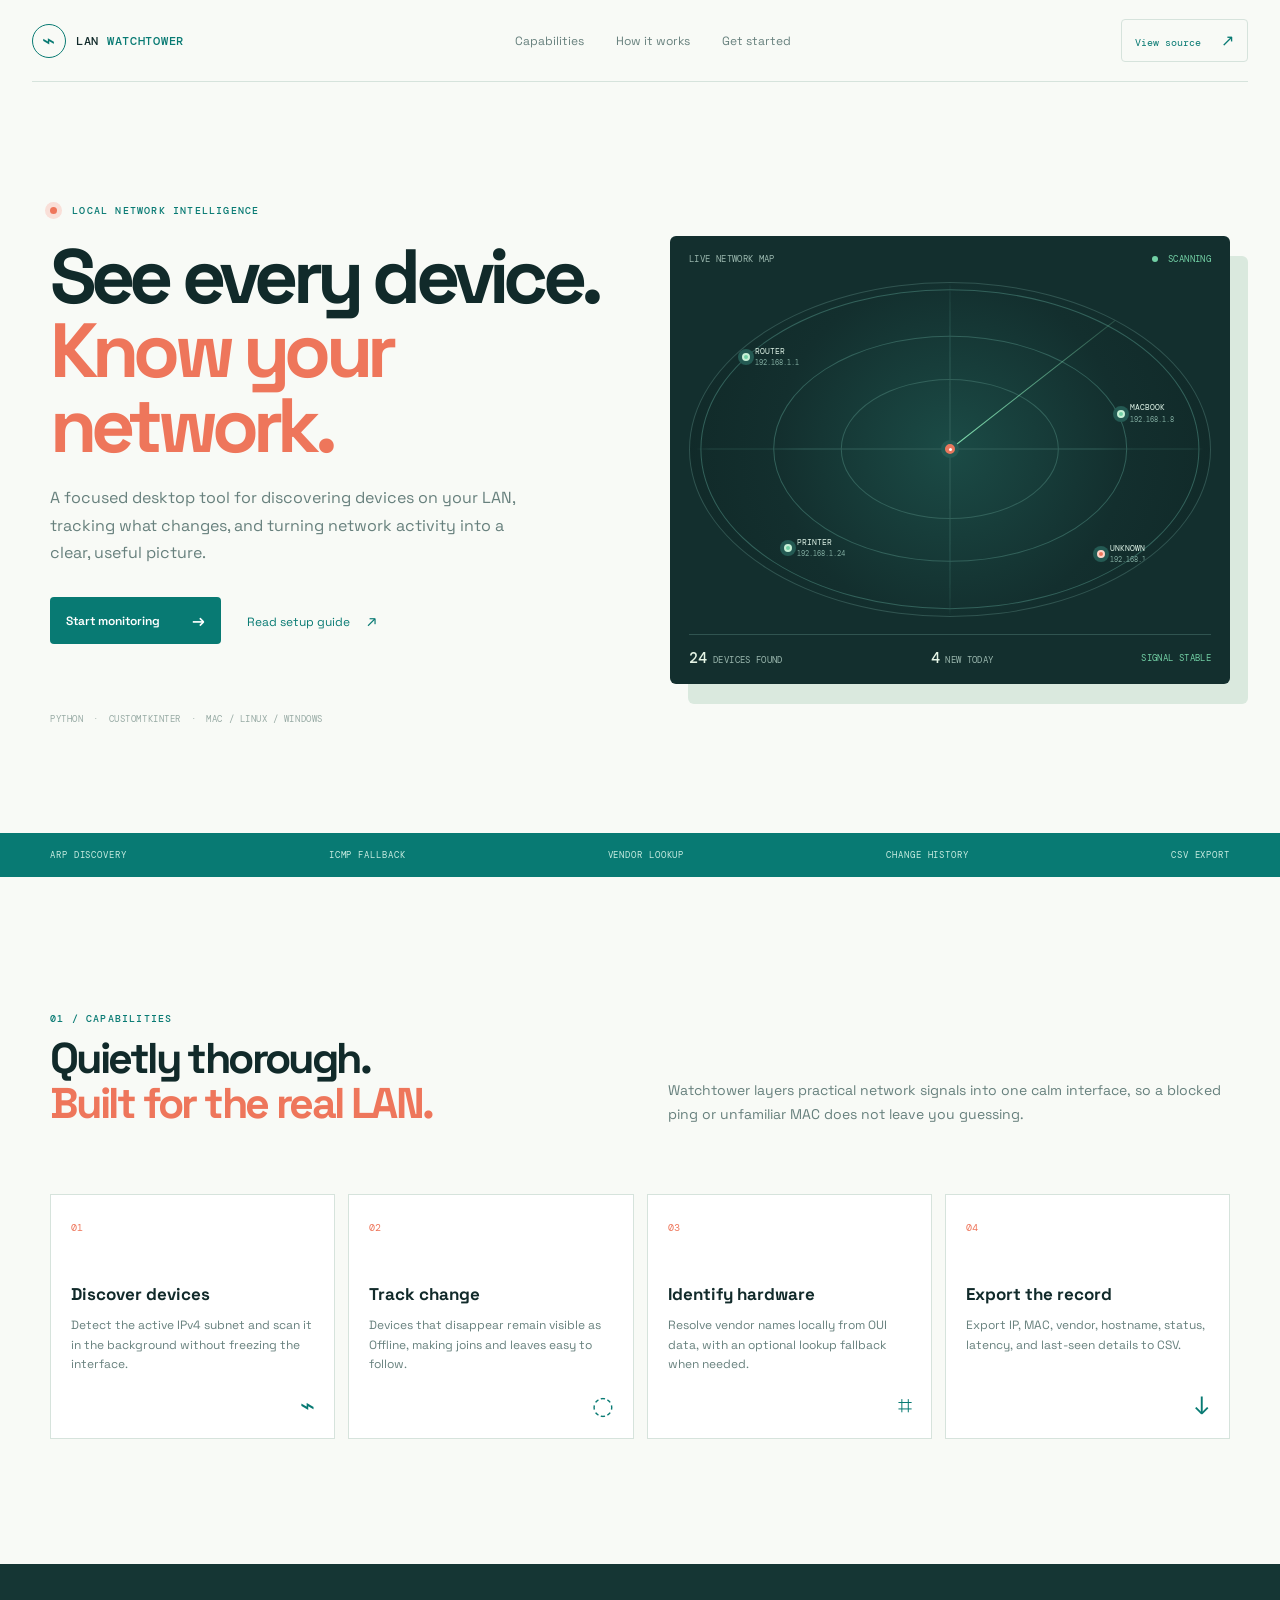
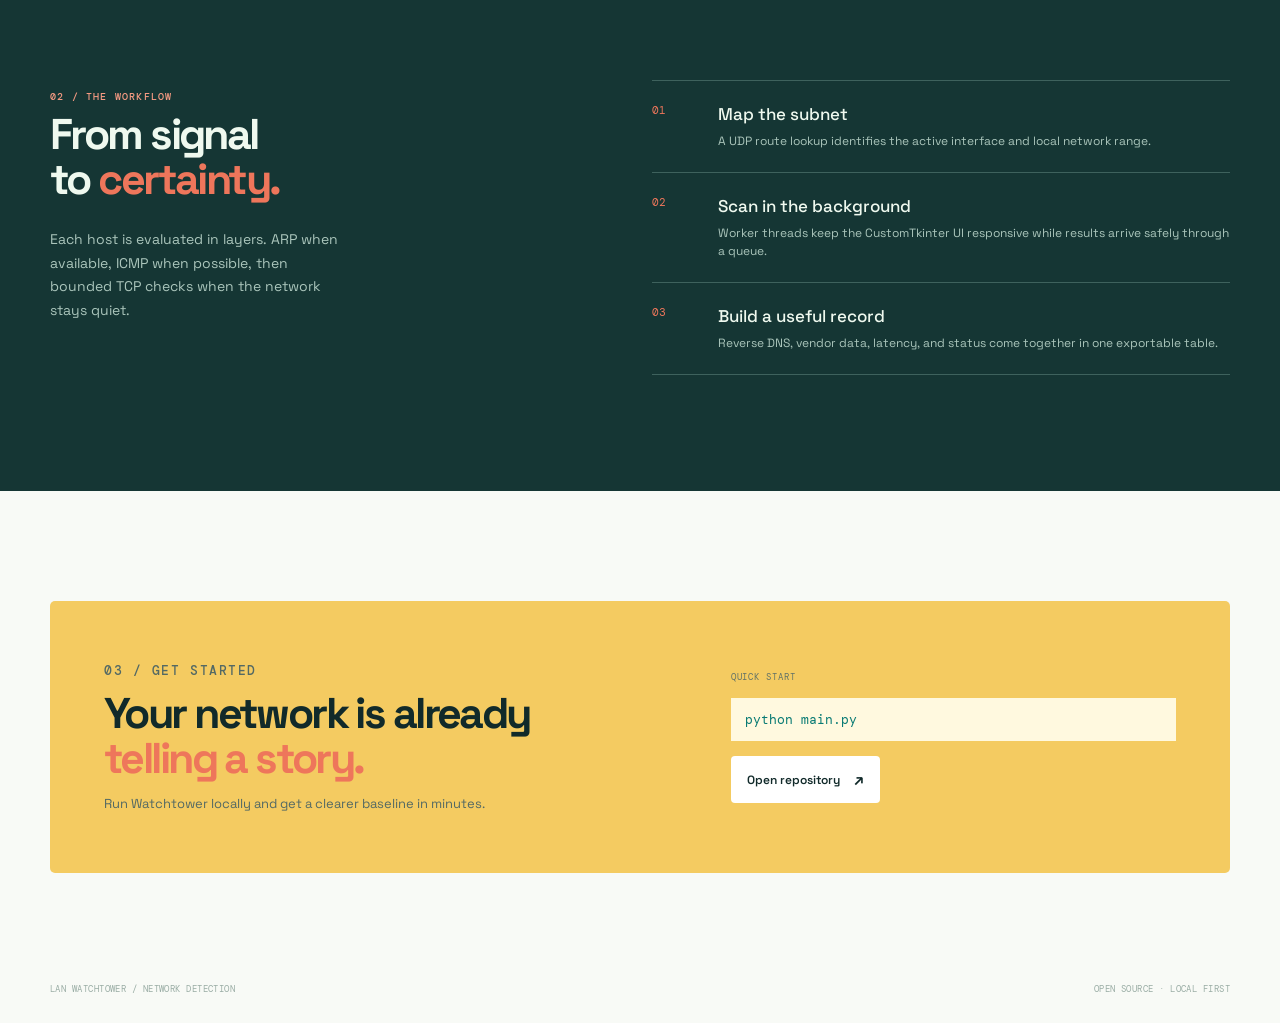
==== docs/index.html @ d844c4cd "Add Network Watchtower project website" ====
<!doctype html>
<html lang="en">
<head>
  <meta charset="utf-8">
  <meta name="viewport" content="width=device-width, initial-scale=1">
  <meta name="description" content="LAN Watchtower network detection and device discovery tool.">
  <title>LAN Watchtower | Network Detection</title>
  <link rel="stylesheet" href="styles.css">
</head>
<body>
  <header class="site-header">
    <a class="brand" href="#top" aria-label="LAN Watchtower home"><span class="brand-mark">⌁</span><span>LAN <b>WATCHTOWER</b></span></a>
    <nav aria-label="Main navigation"><a href="#capabilities">Capabilities</a><a href="#workflow">How it works</a><a href="#start">Get started</a></nav>
    <a class="header-cta" href="https://github.com/laksh1357/NetworkMonitoring_DeviceDiscovery_Tool" target="_blank" rel="noreferrer">View source <span>↗</span></a>
  </header>

  <main id="top">
    <section class="hero wrap">
      <div class="hero-copy">
        <p class="eyebrow"><span class="live-dot"></span> LOCAL NETWORK INTELLIGENCE</p>
        <h1>See every device.<br><i>Know your network.</i></h1>
        <p class="lede">A focused desktop tool for discovering devices on your LAN, tracking what changes, and turning network activity into a clear, useful picture.</p>
        <div class="hero-actions"><a class="button primary" href="#start">Start monitoring <span>→</span></a><a class="text-link" href="https://github.com/laksh1357/NetworkMonitoring_DeviceDiscovery_Tool#setup" target="_blank" rel="noreferrer">Read setup guide <span>↗</span></a></div>
        <div class="trust-line"><span>PYTHON</span><span>·</span><span>CUSTOMTKINTER</span><span>·</span><span>MAC / LINUX / WINDOWS</span></div>
      </div>
      <div class="radar-card" aria-label="Network detection preview">
        <div class="radar-top"><span>LIVE NETWORK MAP</span><span class="online"><i></i> SCANNING</span></div>
        <div class="radar"><div class="ring ring-one"></div><div class="ring ring-two"></div><div class="ring ring-three"></div><div class="cross horizontal"></div><div class="cross vertical"></div><div class="sweep"></div><div class="radar-core"><span></span></div><div class="node node-a"><b></b><label>ROUTER<br><em>192.168.1.1</em></label></div><div class="node node-b"><b></b><label>MACBOOK<br><em>192.168.1.8</em></label></div><div class="node node-c"><b></b><label>PRINTER<br><em>192.168.1.24</em></label></div><div class="node node-d"><b></b><label>UNKNOWN<br><em>192.168.1.41</em></label></div></div>
        <div class="radar-footer"><span><strong>24</strong> DEVICES FOUND</span><span><strong>4</strong> NEW TODAY</span><span class="signal">SIGNAL STABLE</span></div>
      </div>
    </section>

    <section class="ticker"><div class="wrap ticker-inner"><span>ARP DISCOVERY</span><span>ICMP FALLBACK</span><span>VENDOR LOOKUP</span><span>CHANGE HISTORY</span><span>CSV EXPORT</span></div></section>

    <section class="section wrap" id="capabilities"><div class="section-intro"><p class="eyebrow">01 / CAPABILITIES</p><h2>Quietly thorough.<br><i>Built for the real LAN.</i></h2><p>Watchtower layers practical network signals into one calm interface, so a blocked ping or unfamiliar MAC does not leave you guessing.</p></div><div class="feature-grid"><article><span class="feature-number">01</span><h3>Discover devices</h3><p>Detect the active IPv4 subnet and scan it in the background without freezing the interface.</p><span class="feature-icon">⌁</span></article><article><span class="feature-number">02</span><h3>Track change</h3><p>Devices that disappear remain visible as Offline, making joins and leaves easy to follow.</p><span class="feature-icon">◌</span></article><article><span class="feature-number">03</span><h3>Identify hardware</h3><p>Resolve vendor names locally from OUI data, with an optional lookup fallback when needed.</p><span class="feature-icon">⌗</span></article><article><span class="feature-number">04</span><h3>Export the record</h3><p>Export IP, MAC, vendor, hostname, status, latency, and last-seen details to CSV.</p><span class="feature-icon">↓</span></article></div></section>

    <section class="dark-section" id="workflow"><div class="wrap workflow"><div><p class="eyebrow orange">02 / THE WORKFLOW</p><h2>From signal<br>to <i>certainty.</i></h2><p class="dark-copy">Each host is evaluated in layers. ARP when available, ICMP when possible, then bounded TCP checks when the network stays quiet.</p></div><div class="steps"><div><span>01</span><div><h3>Map the subnet</h3><p>A UDP route lookup identifies the active interface and local network range.</p></div></div><div><span>02</span><div><h3>Scan in the background</h3><p>Worker threads keep the CustomTkinter UI responsive while results arrive safely through a queue.</p></div></div><div><span>03</span><div><h3>Build a useful record</h3><p>Reverse DNS, vendor data, latency, and status come together in one exportable table.</p></div></div></div></div></section>

    <section class="start-section wrap" id="start"><div class="start-card"><div><p class="eyebrow">03 / GET STARTED</p><h2>Your network is already<br><i>telling a story.</i></h2><p>Run Watchtower locally and get a clearer baseline in minutes.</p></div><div class="command"><span>QUICK START</span><code>python main.py</code><a class="button light" href="https://github.com/laksh1357/NetworkMonitoring_DeviceDiscovery_Tool#setup" target="_blank" rel="noreferrer">Open repository <span>↗</span></a></div></div></section>
  </main>
  <footer class="wrap"><span>LAN WATCHTOWER / NETWORK DETECTION</span><span>OPEN SOURCE · LOCAL FIRST</span></footer>
</body>
</html>
---- docs/styles.css ----
@import url('https://fonts.googleapis.com/css2?family=DM+Mono:wght@400;500&family=Space+Grotesk:wght@400;500;600;700&display=swap');
:root{--ink:#112a2a;--muted:#67807d;--mint:#edf5ed;--paper:#f8faf6;--teal:#087a73;--orange:#ee765b;--yellow:#f4cb61;--line:#d6e3dc}*{box-sizing:border-box}html{scroll-behavior:smooth}body{margin:0;color:var(--ink);background:var(--paper);font-family:'Space Grotesk',sans-serif}a{color:inherit;text-decoration:none}.wrap{width:min(1180px,calc(100% - 64px));margin:auto}.site-header{width:min(1280px,calc(100% - 64px));height:82px;margin:auto;display:flex;align-items:center;justify-content:space-between;border-bottom:1px solid var(--line)}.brand{display:flex;gap:10px;align-items:center;font:500 12px 'DM Mono',monospace;letter-spacing:.06em}.brand b{font-weight:500;color:var(--teal)}.brand-mark{display:grid;place-items:center;width:34px;height:34px;border:1px solid var(--teal);color:var(--teal);border-radius:50%;font-size:22px}.site-header nav{display:flex;gap:32px;color:var(--muted);font-size:12px}.site-header nav a:hover,.text-link:hover{color:var(--orange)}.header-cta{padding:10px 13px;border:1px solid var(--line);border-radius:4px;color:var(--teal);font:10px 'DM Mono',monospace}.header-cta span,.button span,.text-link span{margin-left:14px;font-size:16px}.hero{display:grid;grid-template-columns:1fr 1fr;gap:60px;align-items:center;padding:112px 0 108px}.eyebrow{color:var(--teal);font:500 10px 'DM Mono',monospace;letter-spacing:.12em}.live-dot{display:inline-block;width:7px;height:7px;margin-right:8px;border-radius:50%;background:var(--orange);box-shadow:0 0 0 5px #f9dfd8}.hero h1{margin:22px 0 22px;font-size:clamp(48px,6vw,77px);line-height:.97;letter-spacing:-.075em}.hero h1 i,h2 i{color:var(--orange);font-style:normal}.lede{max-width:490px;color:var(--muted);font-size:16px;line-height:1.7}.hero-actions{display:flex;align-items:center;gap:26px;margin-top:31px}.button{display:inline-flex;align-items:center;justify-content:space-between;border-radius:4px;padding:13px 16px;font-size:12px;font-weight:600}.button.primary{min-width:171px;color:#fff;background:var(--teal)}.button.primary:hover{background:#075e5a}.text-link{color:var(--teal);font-size:12px}.trust-line{display:flex;gap:10px;margin-top:69px;color:#97aaa4;font:9px 'DM Mono',monospace;letter-spacing:.06em}.radar-card{padding:17px 19px 16px;background:#132f2e;box-shadow:18px 20px 0 #dae9de;border-radius:6px}.radar-top,.radar-footer{display:flex;justify-content:space-between;align-items:center;color:#9ab7ae;font:9px 'DM Mono',monospace;letter-spacing:.04em}.online{color:#72d0a5}.online i{display:inline-block;width:6px;height:6px;margin-right:5px;border-radius:50%;background:#72d0a5}.radar{position:relative;height:335px;margin:17px 0;overflow:hidden;border:1px solid #305450;border-radius:50%;background:radial-gradient(circle at center,#1b4b46 0,#132f2e 56%,#102827 100%)}.ring,.cross{position:absolute;left:50%;top:50%;border:1px solid #32615a;border-radius:50%;transform:translate(-50%,-50%)}.ring-one{width:42%;height:42%}.ring-two{width:68%;height:68%}.ring-three{width:96%;height:96%}.cross{border:0;background:#32615a}.horizontal{width:100%;height:1px}.vertical{width:1px;height:100%}.sweep{position:absolute;left:50%;top:50%;width:50%;height:1px;transform-origin:left center;transform:rotate(-38deg);background:linear-gradient(90deg,#82dfb0,transparent);animation:sweep 4s linear infinite}.radar-core{position:absolute;left:50%;top:50%;display:grid;place-items:center;width:18px;height:18px;transform:translate(-50%,-50%);background:#e8775d;border:4px solid #245a53;border-radius:50%}.radar-core span{width:3px;height:3px;background:white;border-radius:50%}.node{position:absolute;display:flex;align-items:center;gap:5px;color:#ddf2e6;font:8px 'DM Mono',monospace;line-height:1.4}.node b{display:block;width:8px;height:8px;background:#72d0a5;border:2px solid #c6f0d6;border-radius:50%;box-shadow:0 0 0 4px #245a53}.node em{color:#81aca0;font-size:7px;font-style:normal}.node-a{left:10%;top:19%}.node-b{right:7%;top:36%}.node-c{left:18%;bottom:17%}.node-d{right:10%;bottom:15%}.node-d b{background:var(--orange);border-color:#ffd3c7}.radar-footer{padding-top:13px;border-top:1px solid #305450}.radar-footer strong{color:#e5f5e6;font-size:15px;font-weight:500}.radar-footer .signal{color:#72d0a5}@keyframes sweep{to{transform:rotate(322deg)}}.ticker{background:var(--teal);color:#c8ece1}.ticker-inner{display:flex;justify-content:space-between;padding:16px 0;font:9px 'DM Mono',monospace;letter-spacing:.1em}.section{padding:125px 0}.section-intro{display:grid;grid-template-columns:1fr 1fr;column-gap:55px;align-items:end}.section-intro .eyebrow{grid-column:1/-1;margin-bottom:12px}.section h2,.dark-section h2,.start-card h2{margin:0;font-size:43px;line-height:1.04;letter-spacing:-.06em}.section-intro>p:last-child{margin:0;color:var(--muted);font-size:14px;line-height:1.7}.feature-grid{display:grid;grid-template-columns:repeat(4,1fr);gap:13px;margin-top:68px}.feature-grid article{position:relative;min-height:245px;padding:20px;border:1px solid var(--line);background:#fff}.feature-number{color:var(--orange);font:10px 'DM Mono',monospace}.feature-grid h3{margin:47px 0 11px;font-size:17px}.feature-grid p{margin:0;color:var(--muted);font-size:12px;line-height:1.6}.feature-icon{position:absolute;right:19px;bottom:17px;color:var(--teal);font-size:25px}.dark-section{padding:116px 0;background:#153634;color:#eff9ef}.workflow{display:grid;grid-template-columns:1fr 1.15fr;gap:100px}.orange{color:#f69b83}.dark-copy{max-width:300px;margin-top:25px;color:#aac5bb;font-size:14px;line-height:1.7}.steps{display:grid;gap:0}.steps>div{display:grid;grid-template-columns:48px 1fr;gap:18px;padding:22px 0;border-top:1px solid #3e625d}.steps>div:last-child{border-bottom:1px solid #3e625d}.steps>div>span{color:var(--orange);font:11px 'DM Mono',monospace}.steps h3{margin:0;font-size:17px;font-weight:500}.steps p{margin:7px 0 0;color:#aac5bb;font-size:12px;line-height:1.5}.start-section{padding:110px 0}.start-card{display:grid;grid-template-columns:1fr .8fr;gap:70px;padding:48px 54px;background:var(--yellow);border-radius:5px}.start-card p{color:#536964;font-size:13px}.command{display:grid;align-content:center;gap:15px}.command>span{color:#617267;font:9px 'DM Mono',monospace;letter-spacing:.1em}.command code{padding:13px 14px;background:#fff9df;color:var(--teal);font:13px 'DM Mono',monospace}.button.light{width:max-content;color:var(--ink);background:#fff}.button.light:hover{background:#f8f1d3}footer{display:flex;justify-content:space-between;padding:0 0 28px;color:#9aada5;font:9px 'DM Mono',monospace;letter-spacing:.05em}@media(max-width:850px){.site-header nav{display:none}.hero,.workflow,.start-card{grid-template-columns:1fr}.hero{gap:65px;padding:80px 0}.trust-line{margin-top:40px}.feature-grid{grid-template-columns:repeat(2,1fr)}.workflow{gap:55px}.start-card{padding:35px 28px}.wrap,.site-header{width:min(100% - 40px,1180px)}}@media(max-width:520px){.header-cta{font-size:0}.header-cta span{margin:0;font-size:18px}.hero h1{font-size:51px}.hero-actions{align-items:flex-start;flex-direction:column;gap:18px}.ticker-inner{flex-wrap:wrap;gap:14px}.section{padding:80px 0}.section-intro{display:block}.section-intro h2{margin:12px 0 24px}.feature-grid{grid-template-columns:1fr;margin-top:42px}.radar{height:295px}.radar-footer{font-size:8px}.radar-footer strong{font-size:13px}footer{gap:12px;flex-direction:column}}
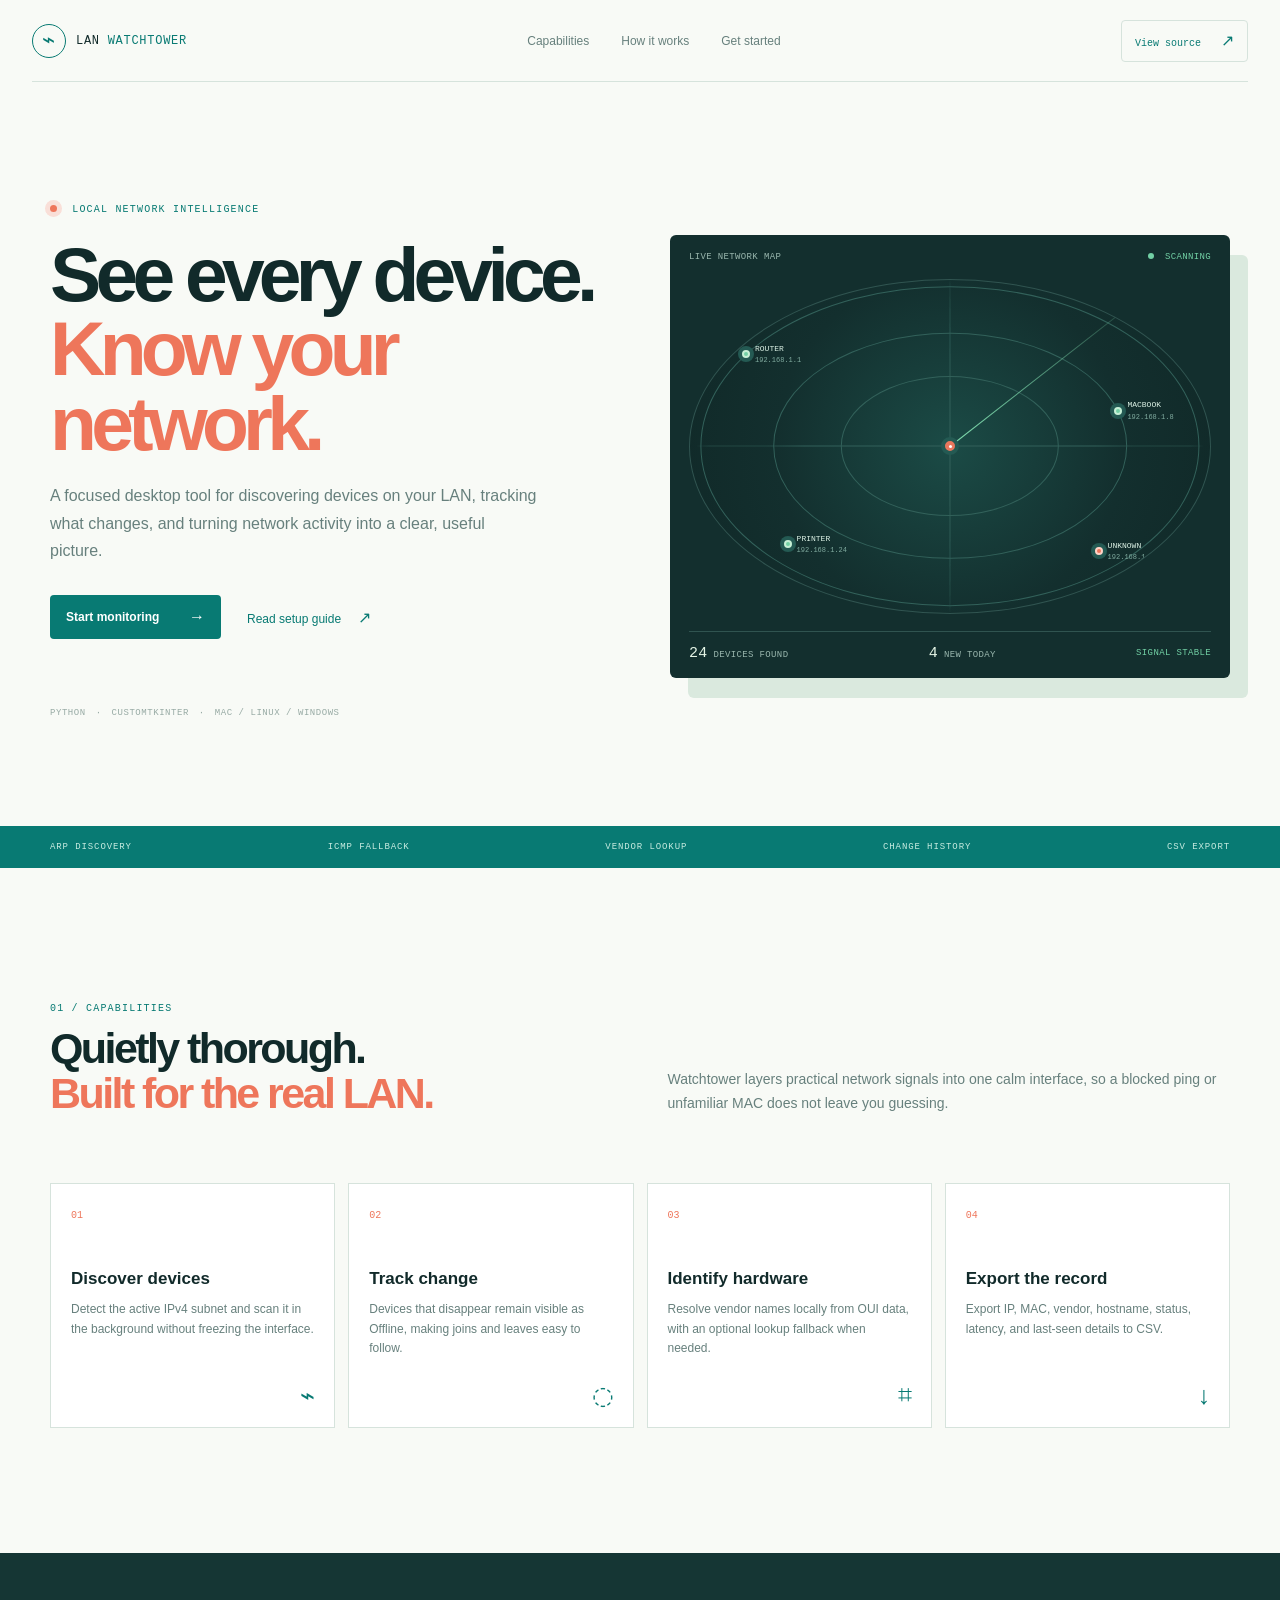
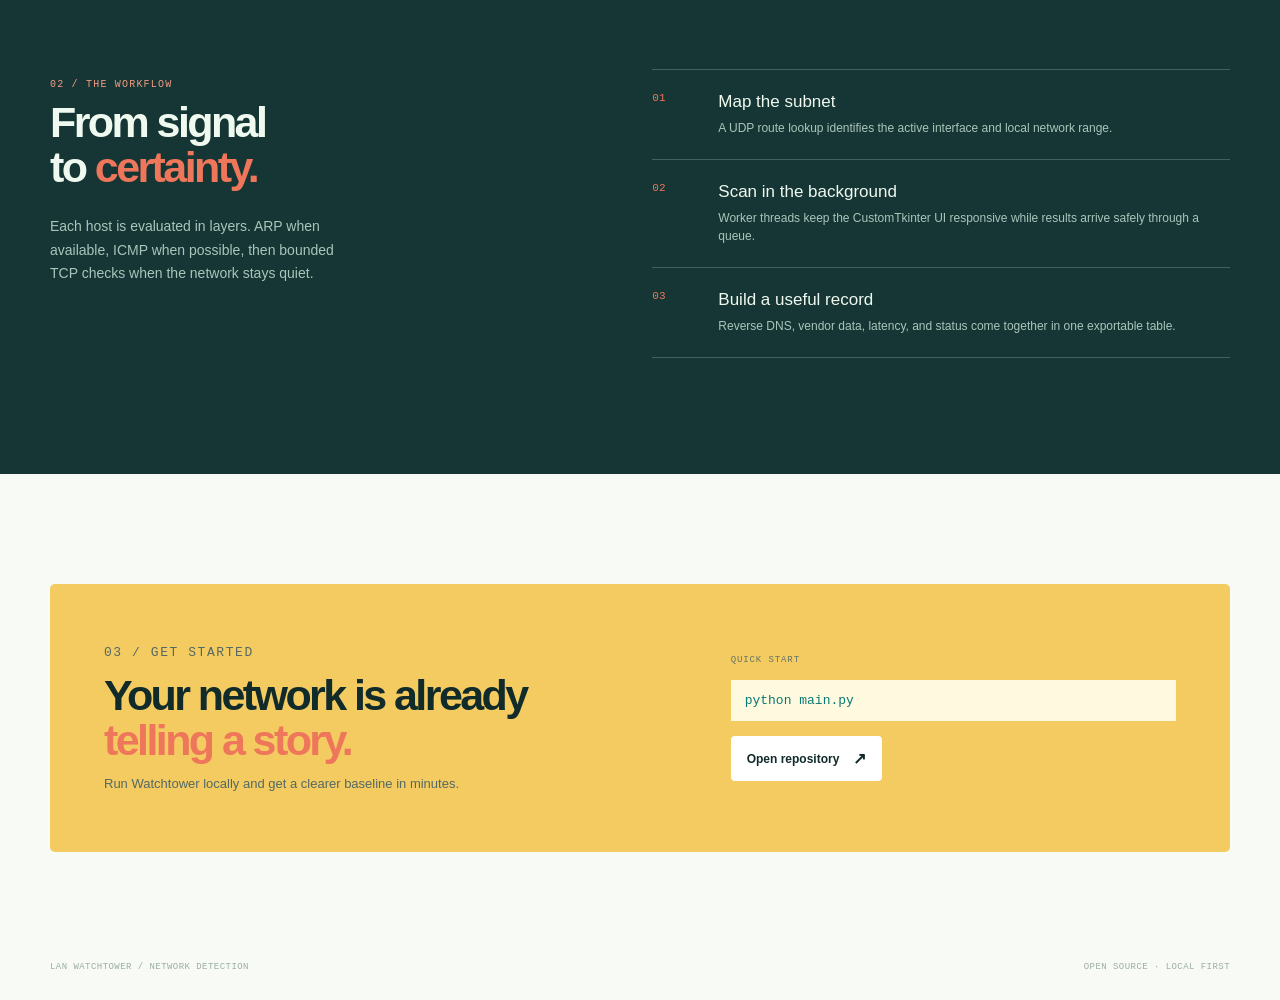
==== commit 6b6eda11: "Harden static Pages website" ====
--- a/docs/index.html
+++ b/docs/index.html
@@ -4,6 +4,8 @@
   <meta charset="utf-8">
   <meta name="viewport" content="width=device-width, initial-scale=1">
   <meta name="description" content="LAN Watchtower network detection and device discovery tool.">
+  <meta http-equiv="Content-Security-Policy" content="default-src 'self'; style-src 'self'; object-src 'none'; base-uri 'none'; frame-ancestors 'none'; form-action 'none'">
+  <meta name="referrer" content="no-referrer">
   <title>LAN Watchtower | Network Detection</title>
   <link rel="stylesheet" href="styles.css">
 </head>
--- a/docs/styles.css
+++ b/docs/styles.css
@@ -1,2 +1 @@
-@import url('https://fonts.googleapis.com/css2?family=DM+Mono:wght@400;500&family=Space+Grotesk:wght@400;500;600;700&display=swap');
 :root{--ink:#112a2a;--muted:#67807d;--mint:#edf5ed;--paper:#f8faf6;--teal:#087a73;--orange:#ee765b;--yellow:#f4cb61;--line:#d6e3dc}*{box-sizing:border-box}html{scroll-behavior:smooth}body{margin:0;color:var(--ink);background:var(--paper);font-family:'Space Grotesk',sans-serif}a{color:inherit;text-decoration:none}.wrap{width:min(1180px,calc(100% - 64px));margin:auto}.site-header{width:min(1280px,calc(100% - 64px));height:82px;margin:auto;display:flex;align-items:center;justify-content:space-between;border-bottom:1px solid var(--line)}.brand{display:flex;gap:10px;align-items:center;font:500 12px 'DM Mono',monospace;letter-spacing:.06em}.brand b{font-weight:500;color:var(--teal)}.brand-mark{display:grid;place-items:center;width:34px;height:34px;border:1px solid var(--teal);color:var(--teal);border-radius:50%;font-size:22px}.site-header nav{display:flex;gap:32px;color:var(--muted);font-size:12px}.site-header nav a:hover,.text-link:hover{color:var(--orange)}.header-cta{padding:10px 13px;border:1px solid var(--line);border-radius:4px;color:var(--teal);font:10px 'DM Mono',monospace}.header-cta span,.button span,.text-link span{margin-left:14px;font-size:16px}.hero{display:grid;grid-template-columns:1fr 1fr;gap:60px;align-items:center;padding:112px 0 108px}.eyebrow{color:var(--teal);font:500 10px 'DM Mono',monospace;letter-spacing:.12em}.live-dot{display:inline-block;width:7px;height:7px;margin-right:8px;border-radius:50%;background:var(--orange);box-shadow:0 0 0 5px #f9dfd8}.hero h1{margin:22px 0 22px;font-size:clamp(48px,6vw,77px);line-height:.97;letter-spacing:-.075em}.hero h1 i,h2 i{color:var(--orange);font-style:normal}.lede{max-width:490px;color:var(--muted);font-size:16px;line-height:1.7}.hero-actions{display:flex;align-items:center;gap:26px;margin-top:31px}.button{display:inline-flex;align-items:center;justify-content:space-between;border-radius:4px;padding:13px 16px;font-size:12px;font-weight:600}.button.primary{min-width:171px;color:#fff;background:var(--teal)}.button.primary:hover{background:#075e5a}.text-link{color:var(--teal);font-size:12px}.trust-line{display:flex;gap:10px;margin-top:69px;color:#97aaa4;font:9px 'DM Mono',monospace;letter-spacing:.06em}.radar-card{padding:17px 19px 16px;background:#132f2e;box-shadow:18px 20px 0 #dae9de;border-radius:6px}.radar-top,.radar-footer{display:flex;justify-content:space-between;align-items:center;color:#9ab7ae;font:9px 'DM Mono',monospace;letter-spacing:.04em}.online{color:#72d0a5}.online i{display:inline-block;width:6px;height:6px;margin-right:5px;border-radius:50%;background:#72d0a5}.radar{position:relative;height:335px;margin:17px 0;overflow:hidden;border:1px solid #305450;border-radius:50%;background:radial-gradient(circle at center,#1b4b46 0,#132f2e 56%,#102827 100%)}.ring,.cross{position:absolute;left:50%;top:50%;border:1px solid #32615a;border-radius:50%;transform:translate(-50%,-50%)}.ring-one{width:42%;height:42%}.ring-two{width:68%;height:68%}.ring-three{width:96%;height:96%}.cross{border:0;background:#32615a}.horizontal{width:100%;height:1px}.vertical{width:1px;height:100%}.sweep{position:absolute;left:50%;top:50%;width:50%;height:1px;transform-origin:left center;transform:rotate(-38deg);background:linear-gradient(90deg,#82dfb0,transparent);animation:sweep 4s linear infinite}.radar-core{position:absolute;left:50%;top:50%;display:grid;place-items:center;width:18px;height:18px;transform:translate(-50%,-50%);background:#e8775d;border:4px solid #245a53;border-radius:50%}.radar-core span{width:3px;height:3px;background:white;border-radius:50%}.node{position:absolute;display:flex;align-items:center;gap:5px;color:#ddf2e6;font:8px 'DM Mono',monospace;line-height:1.4}.node b{display:block;width:8px;height:8px;background:#72d0a5;border:2px solid #c6f0d6;border-radius:50%;box-shadow:0 0 0 4px #245a53}.node em{color:#81aca0;font-size:7px;font-style:normal}.node-a{left:10%;top:19%}.node-b{right:7%;top:36%}.node-c{left:18%;bottom:17%}.node-d{right:10%;bottom:15%}.node-d b{background:var(--orange);border-color:#ffd3c7}.radar-footer{padding-top:13px;border-top:1px solid #305450}.radar-footer strong{color:#e5f5e6;font-size:15px;font-weight:500}.radar-footer .signal{color:#72d0a5}@keyframes sweep{to{transform:rotate(322deg)}}.ticker{background:var(--teal);color:#c8ece1}.ticker-inner{display:flex;justify-content:space-between;padding:16px 0;font:9px 'DM Mono',monospace;letter-spacing:.1em}.section{padding:125px 0}.section-intro{display:grid;grid-template-columns:1fr 1fr;column-gap:55px;align-items:end}.section-intro .eyebrow{grid-column:1/-1;margin-bottom:12px}.section h2,.dark-section h2,.start-card h2{margin:0;font-size:43px;line-height:1.04;letter-spacing:-.06em}.section-intro>p:last-child{margin:0;color:var(--muted);font-size:14px;line-height:1.7}.feature-grid{display:grid;grid-template-columns:repeat(4,1fr);gap:13px;margin-top:68px}.feature-grid article{position:relative;min-height:245px;padding:20px;border:1px solid var(--line);background:#fff}.feature-number{color:var(--orange);font:10px 'DM Mono',monospace}.feature-grid h3{margin:47px 0 11px;font-size:17px}.feature-grid p{margin:0;color:var(--muted);font-size:12px;line-height:1.6}.feature-icon{position:absolute;right:19px;bottom:17px;color:var(--teal);font-size:25px}.dark-section{padding:116px 0;background:#153634;color:#eff9ef}.workflow{display:grid;grid-template-columns:1fr 1.15fr;gap:100px}.orange{color:#f69b83}.dark-copy{max-width:300px;margin-top:25px;color:#aac5bb;font-size:14px;line-height:1.7}.steps{display:grid;gap:0}.steps>div{display:grid;grid-template-columns:48px 1fr;gap:18px;padding:22px 0;border-top:1px solid #3e625d}.steps>div:last-child{border-bottom:1px solid #3e625d}.steps>div>span{color:var(--orange);font:11px 'DM Mono',monospace}.steps h3{margin:0;font-size:17px;font-weight:500}.steps p{margin:7px 0 0;color:#aac5bb;font-size:12px;line-height:1.5}.start-section{padding:110px 0}.start-card{display:grid;grid-template-columns:1fr .8fr;gap:70px;padding:48px 54px;background:var(--yellow);border-radius:5px}.start-card p{color:#536964;font-size:13px}.command{display:grid;align-content:center;gap:15px}.command>span{color:#617267;font:9px 'DM Mono',monospace;letter-spacing:.1em}.command code{padding:13px 14px;background:#fff9df;color:var(--teal);font:13px 'DM Mono',monospace}.button.light{width:max-content;color:var(--ink);background:#fff}.button.light:hover{background:#f8f1d3}footer{display:flex;justify-content:space-between;padding:0 0 28px;color:#9aada5;font:9px 'DM Mono',monospace;letter-spacing:.05em}@media(max-width:850px){.site-header nav{display:none}.hero,.workflow,.start-card{grid-template-columns:1fr}.hero{gap:65px;padding:80px 0}.trust-line{margin-top:40px}.feature-grid{grid-template-columns:repeat(2,1fr)}.workflow{gap:55px}.start-card{padding:35px 28px}.wrap,.site-header{width:min(100% - 40px,1180px)}}@media(max-width:520px){.header-cta{font-size:0}.header-cta span{margin:0;font-size:18px}.hero h1{font-size:51px}.hero-actions{align-items:flex-start;flex-direction:column;gap:18px}.ticker-inner{flex-wrap:wrap;gap:14px}.section{padding:80px 0}.section-intro{display:block}.section-intro h2{margin:12px 0 24px}.feature-grid{grid-template-columns:1fr;margin-top:42px}.radar{height:295px}.radar-footer{font-size:8px}.radar-footer strong{font-size:13px}footer{gap:12px;flex-direction:column}}
